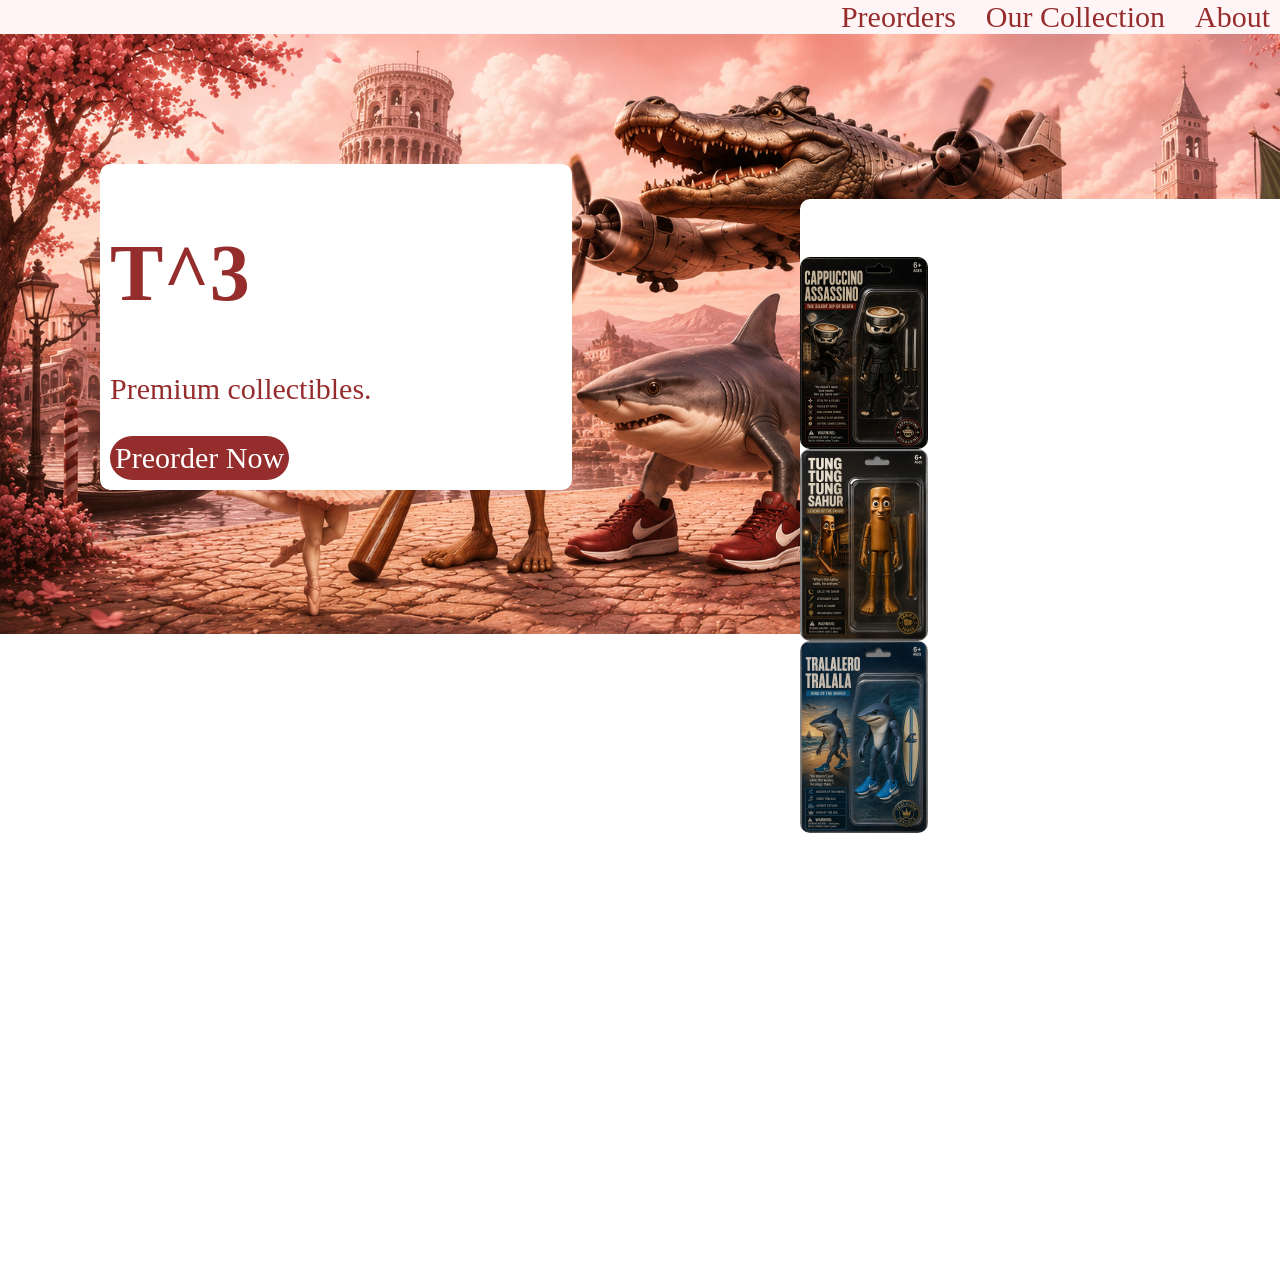
==== index.html @ d1ddf4db "test" ====
<!DOCTYPE html>
<html>
<head>
   <title>Page Title</title>
   <link rel="stylesheet" href="style.css">
</head>
<body>
   <nav>
       <div class="navbuttons">
           <a href="order.html">Preorders</a>
           <a href="collection.html">Our Collection</a>
           <a href="about.html">About</a>
       </div>
   </nav>
   <div class="maincontainer">
    <img src="images/T^3 homepage banner.png">
       <div class="headers">
           <h1>T^3</h1>
            <p>Premium collectibles.</p> 
            <div class="buttonanimation">
            <a href="order.html">Preorder Now</a>
             <div class="arrowanimation">→</div>
           </div>
        </div>
   </div>
      <div class="bestsellers">
         <div class="bestsellersection">
         <div class="bestsellertitle">Bestsellers</div>
         <div class="bestsellercards">
            <a href="brainrot pages/cappuccino.html"><img src="images/cappuccino assassino.png"></a>
            <a href="brainrot pages/tungtung.html"><img src="images/triple t figure card.png"></a>
            <a href="brainrot pages/tralalero.html"><img src="images/tralalero figure card.png"></a>
         </div>
         </div>
      </div>
   <script src="script.js"></script>
</body>
</html>
---- style.css ----
body {
   margin: 0px;
}


nav {
   background-color: #FFF5F6;
}


.navbuttons {
   display: flex;
   justify-content: end;
   gap: 30px;
   margin-right: 10px;
   font-size: x-large;
}

nav a {
   text-decoration: none;
   font-family: 'Bodoni Moda', serif;
   color: rgb(150, 45, 45);
}


/*NAVBAR///////////////NAVBAR///////////////NAVBAR///////////////NAVBAR*/
/*NAVBAR///////////////NAVBAR///////////////NAVBAR///////////////NAVBAR*/
/*MAINBODY///////////////MAINBODY///////////////MAINBODY///////////////MAINBODY*/
/*MAINBODY///////////////MAINBODY///////////////MAINBODY///////////////MAINBODY*/
.maincontainer {
   display: grid;
       grid-template-columns: auto auto;
       grid-template-rows: auto auto;
       background-color: #FFF5F6;
}
.maincontainer img {
    width: 1500px;
}

.headers {
   font-family: 'Bodoni Moda', serif;
   color: rgb(150, 45, 45);
   position: absolute;
   padding: 10px;
   padding-right: 200px;
   background-color: white;
   margin-top: 130px;
   margin-left: 100px;
   font-size: 40px;
   border-radius: 10px;
}

.headers p , a {
   font-size: 30px;
   display: flex;
}

.headers a {
   background-color: rgb(150, 45, 45);
   text-decoration: none;
   color: white;
   padding: 5px;
   border-radius: 30px;
   transition: 0.5s;
}

.headers a:hover {
   background-color: rgb(88, 26, 26);
   transition: 0.5s;
   padding-right: 48px;
   color: white;
}

.buttonanimation {
   display: flex;
   flex-direction: row;
}

.arrowanimation {
   position: absolute;
   visibility: visible;
   transform: translate(180px);
   color: white;
}

.bestsellers {
   background-color: white;
   text-align: center;
   border-radius: 10px;
}

.bestsellertitle {
   color: rgb(150, 45, 45);
   font-family: 'Bodoni Moda', serif;
   font-size: 50px;
   font-weight: bold;
}

.bestsellercards img{
   width: 10%;
   border-radius: 10px;
}

.bestsellersection {
   background-color: white;
   padding-bottom: 10px;
   border-radius: 10px;
   transform: translate(800px, -435px);
}

a img {
   display: block;
}
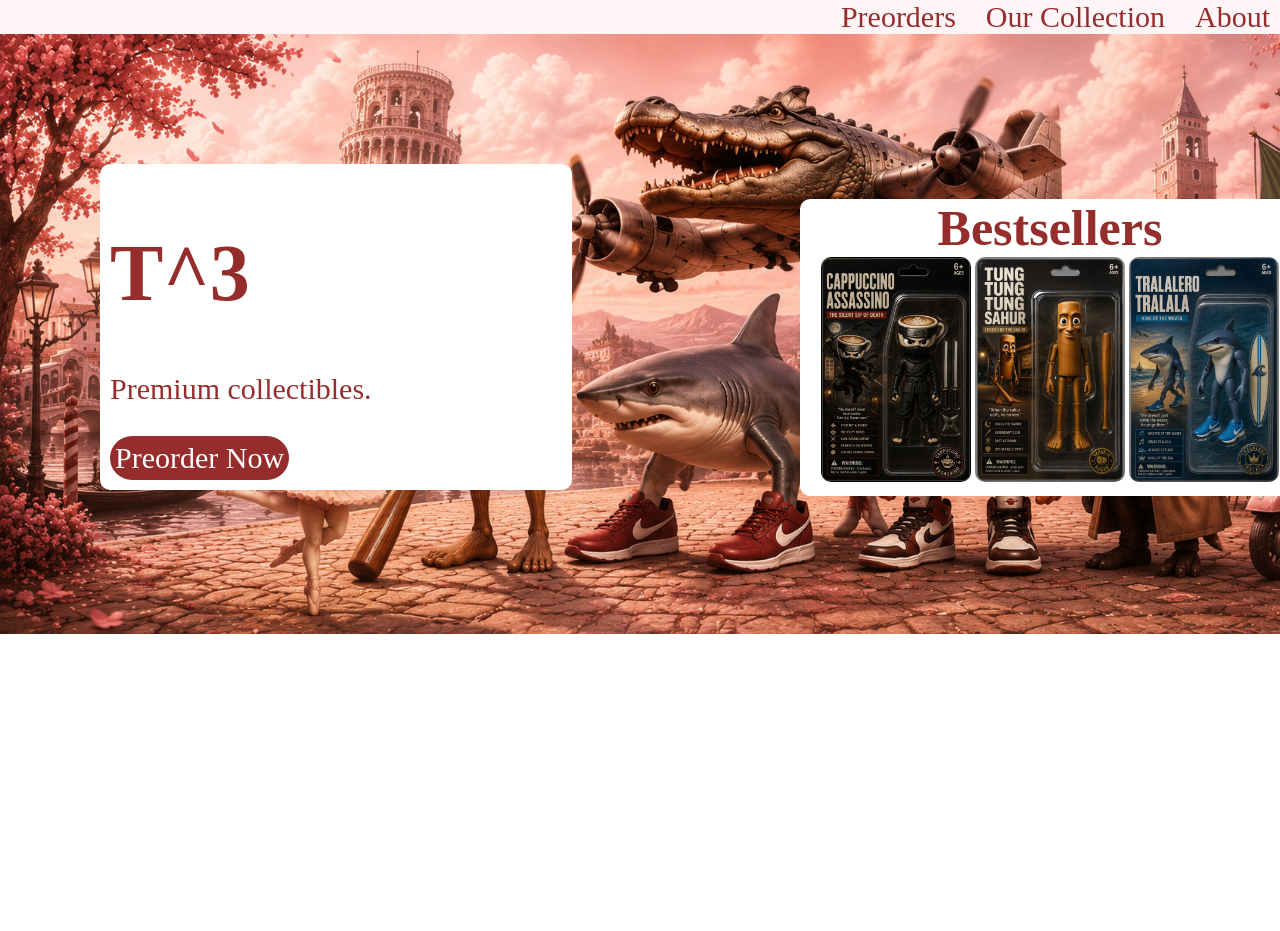
==== commit 493b1776: "finish 1st half home page" ====
--- a/index.html
+++ b/index.html
@@ -27,9 +27,9 @@
          <div class="bestsellersection">
          <div class="bestsellertitle">Bestsellers</div>
          <div class="bestsellercards">
-            <a href="brainrot pages/cappuccino.html"><img src="images/cappuccino assassino.png"></a>
-            <a href="brainrot pages/tungtung.html"><img src="images/triple t figure card.png"></a>
-            <a href="brainrot pages/tralalero.html"><img src="images/tralalero figure card.png"></a>
+         <img src="images/cappuccino assassino.png">
+         <img src="images/triple t figure card.png">
+         <img src="images/tralalero figure card.png">
          </div>
          </div>
       </div>
--- a/style.css
+++ b/style.css
@@ -87,6 +87,8 @@
    background-color: white;
    text-align: center;
    border-radius: 10px;
+   display: grid;
+   grid-template-columns: 500px auto;
 }
 
 .bestsellertitle {
@@ -97,7 +99,7 @@
 }
 
 .bestsellercards img{
-   width: 10%;
+   width: 30%;
    border-radius: 10px;
 }
 
@@ -106,8 +108,4 @@
    padding-bottom: 10px;
    border-radius: 10px;
    transform: translate(800px, -435px);
-}
-
-a img {
-   display: block;
 }
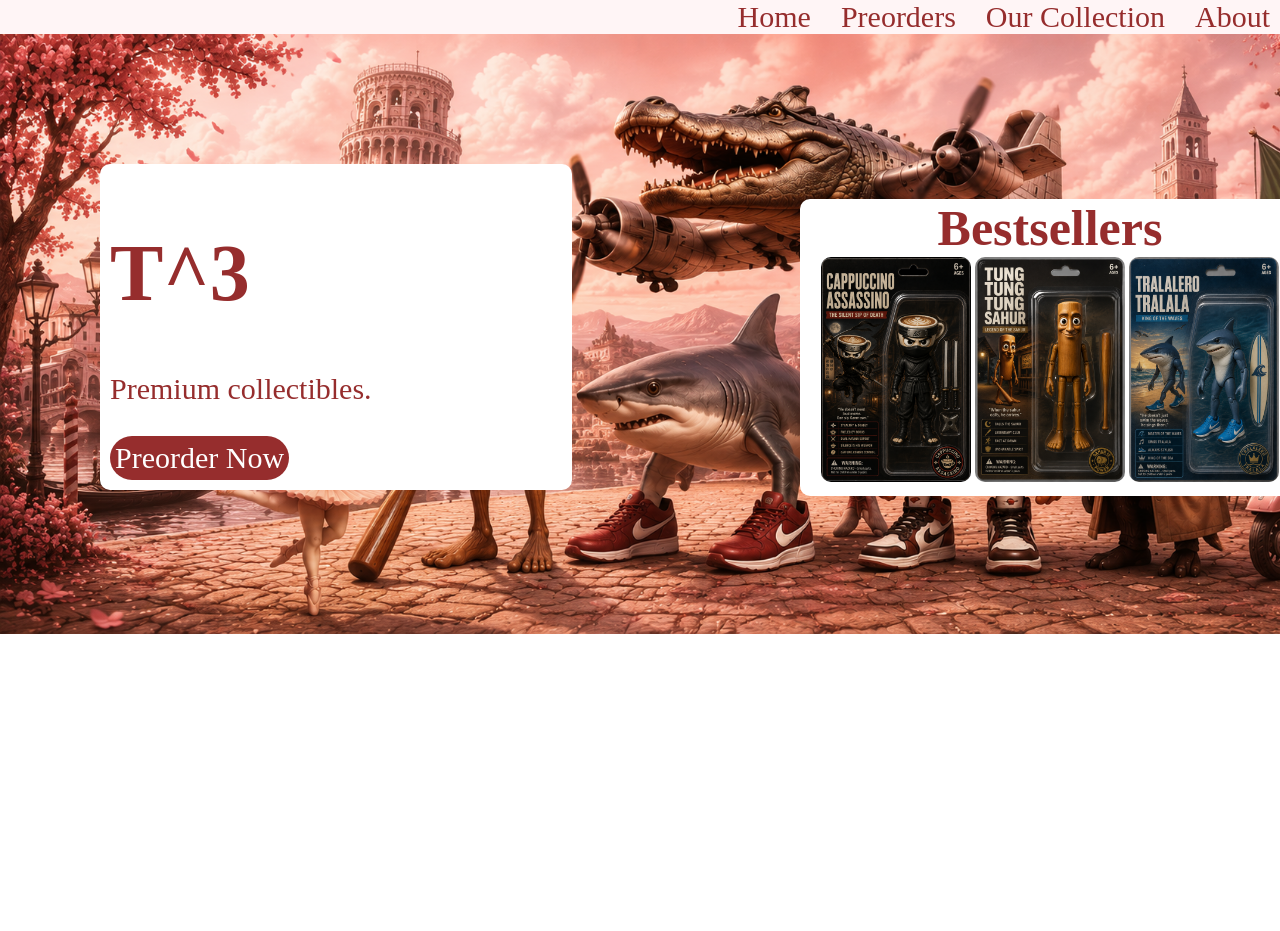
==== commit 35dce841: "did some of the form stuff" ====
--- a/index.html
+++ b/index.html
@@ -7,6 +7,7 @@
 <body>
    <nav>
        <div class="navbuttons">
+            <a href="index.html">Home</a>
            <a href="order.html">Preorders</a>
            <a href="collection.html">Our Collection</a>
            <a href="about.html">About</a>
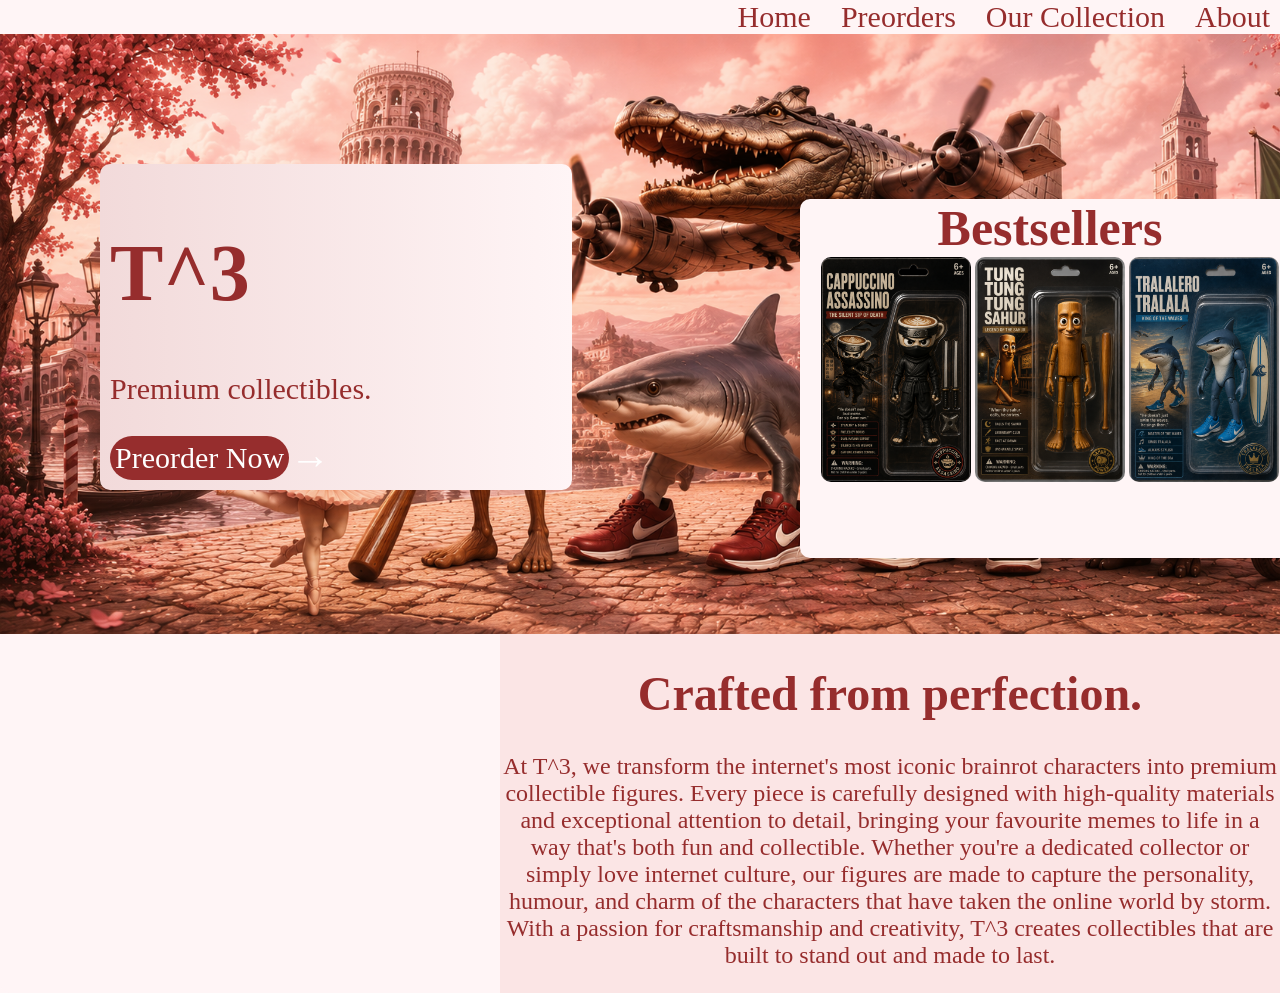
==== commit 60b9f830: "more home page pragraph bit" ====
--- a/index.html
+++ b/index.html
@@ -19,7 +19,7 @@
            <h1>T^3</h1>
             <p>Premium collectibles.</p> 
             <div class="buttonanimation">
-            <a href="order.html">Preorder Now</a>
+            <a href="order.html">Preorder Now </a>
              <div class="arrowanimation">→</div>
            </div>
         </div>
@@ -31,7 +31,12 @@
          <img src="images/cappuccino assassino.png">
          <img src="images/triple t figure card.png">
          <img src="images/tralalero figure card.png">
+         </div>   
          </div>
+         <div class="blurb">
+         <h1>Crafted from perfection.</h1>
+         <p>At T^3, we transform the internet's most iconic brainrot characters into premium collectible figures. Every piece is carefully designed with high-quality materials and exceptional attention to detail, bringing your favourite memes to life in a way that's both fun and collectible. Whether you're a dedicated collector or simply love internet culture, our figures are made to capture the personality, humour, and charm of the characters that have taken the online world by storm. With a passion for craftsmanship and creativity, T^3 creates collectibles that are built to stand out and made to last.
+         </p>
          </div>
       </div>
    <script src="script.js"></script>
--- a/style.css
+++ b/style.css
@@ -1,5 +1,6 @@
 body {
    margin: 0px;
+   background-color: #FFF5F6;
 }
 
 
@@ -43,7 +44,7 @@
    position: absolute;
    padding: 10px;
    padding-right: 200px;
-   background-color: white;
+   background-image: linear-gradient(to right, rgb(242, 218, 218), #fff5f6);
    margin-top: 130px;
    margin-left: 100px;
    font-size: 40px;
@@ -84,7 +85,7 @@
 }
 
 .bestsellers {
-   background-color: white;
+   background-color: #FFF5F6;
    text-align: center;
    border-radius: 10px;
    display: grid;
@@ -104,8 +105,15 @@
 }
 
 .bestsellersection {
-   background-color: white;
+   background-color:#fff5f6;
    padding-bottom: 10px;
    border-radius: 10px;
    transform: translate(800px, -435px);
+}
+
+.blurb {
+   color: rgb(150, 45, 45);
+   font-size: x-large;
+   font-family: 'Bodoni Moda', serif;
+   background-color: #fbe5e5;
 }
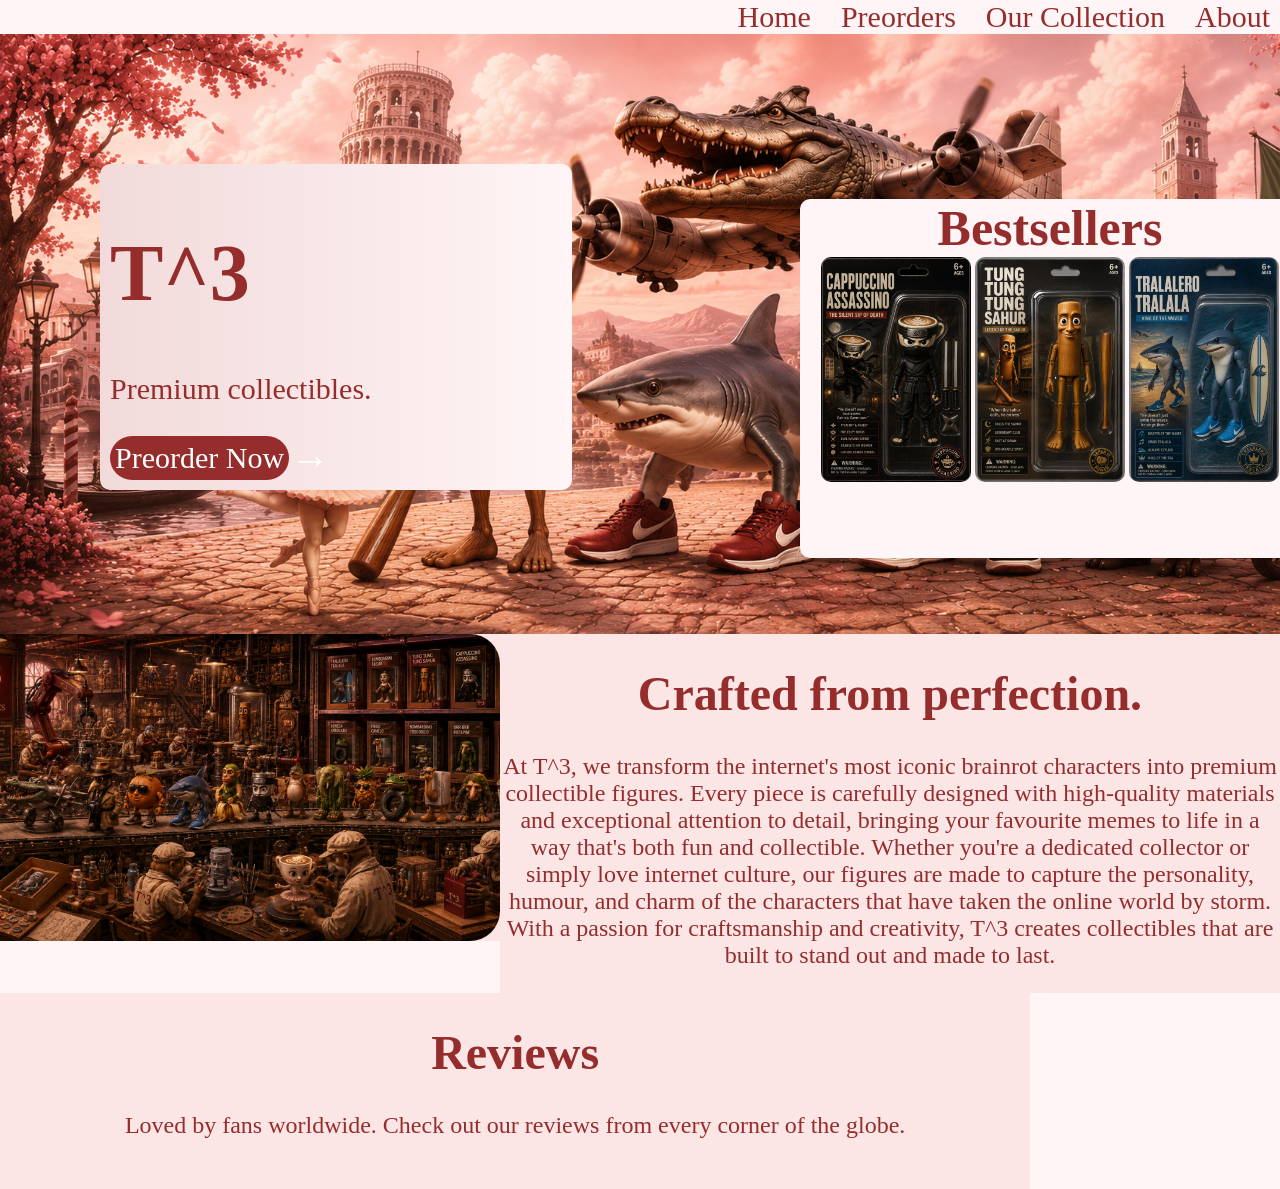
==== commit d2403b9c: "reviews v1" ====
--- a/index.html
+++ b/index.html
@@ -23,7 +23,7 @@
              <div class="arrowanimation">→</div>
            </div>
         </div>
-   </div>
+   </div> 
       <div class="bestsellers">
          <div class="bestsellersection">
          <div class="bestsellertitle">Bestsellers</div>
@@ -38,6 +38,13 @@
          <p>At T^3, we transform the internet's most iconic brainrot characters into premium collectible figures. Every piece is carefully designed with high-quality materials and exceptional attention to detail, bringing your favourite memes to life in a way that's both fun and collectible. Whether you're a dedicated collector or simply love internet culture, our figures are made to capture the personality, humour, and charm of the characters that have taken the online world by storm. With a passion for craftsmanship and creativity, T^3 creates collectibles that are built to stand out and made to last.
          </p>
          </div>
+         <div class="coloursquare"><img src="images/t^3 factory 2.png"></div>
+      </div>
+      <div class="reviewscontainer">
+      <div class="reviews">
+         <h1>Reviews</h1>
+         <p>Loved by fans worldwide. Check out our reviews from every corner of the globe.</p>
+      </div>
       </div>
    <script src="script.js"></script>
 </body>
--- a/style.css
+++ b/style.css
@@ -116,4 +116,37 @@
    font-size: x-large;
    font-family: 'Bodoni Moda', serif;
    background-color: #fbe5e5;
+}
+
+.coloursquare {
+   background-color: #fbe5e5;
+   height: 307.5px;
+   width: 500px;
+   grid-column-start: 1;
+   position: absolute;
+}
+
+.coloursquare img {
+   width: 550px;
+   height: 307.5px;
+   object-fit: cover;
+   border-radius: 30px;
+   margin-left: -50px;
+}
+
+.reviewscontainer {
+   display: grid;
+   grid-template-columns: auto auto;
+}
+
+.reviews {
+   font-size: x-large;
+   color: rgb(150, 45, 45);
+   grid-column: 1;
+   background-color: #fbe5e5;
+   text-align: center;
+}
+
+.reviews p {
+   margin-bottom: 50px;
 }
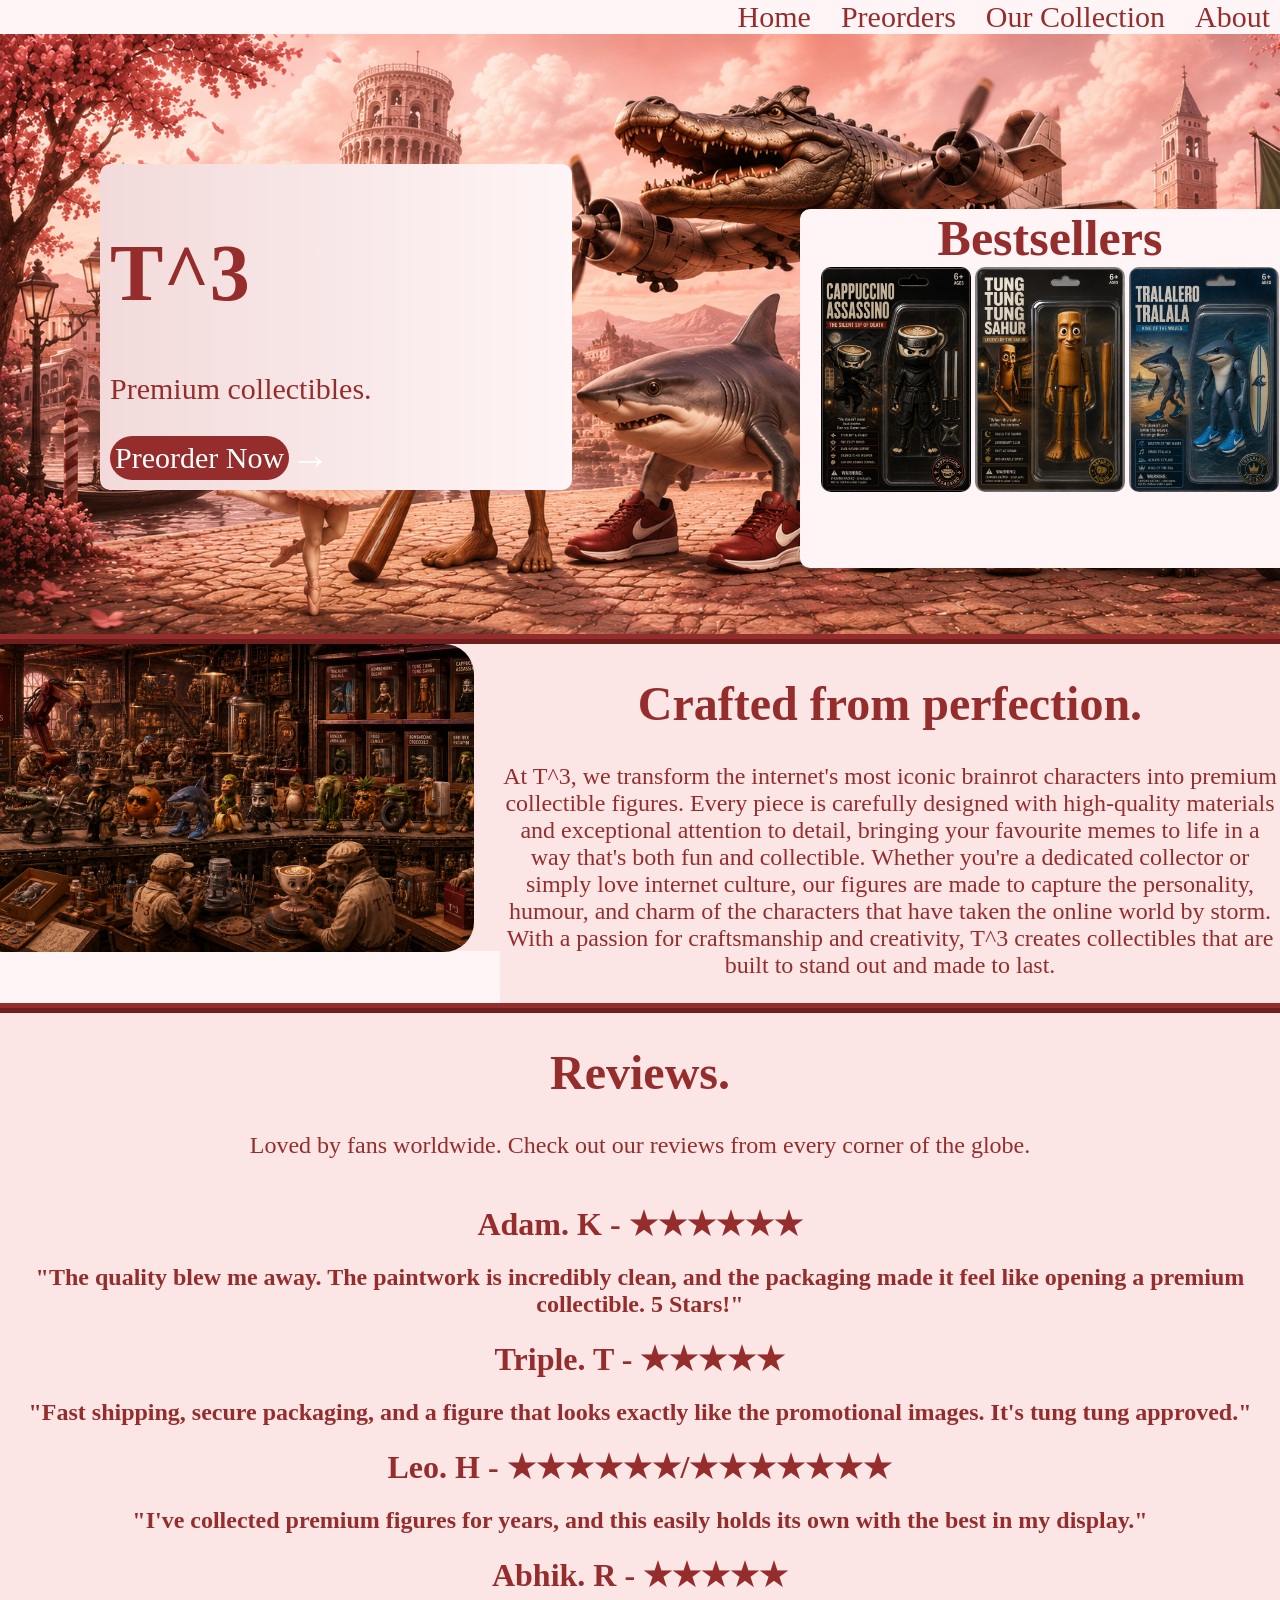
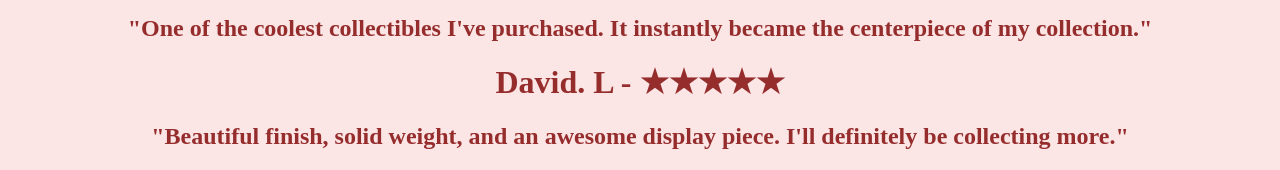
==== commit f1ce5a35: "done home page" ====
--- a/index.html
+++ b/index.html
@@ -24,6 +24,8 @@
            </div>
         </div>
    </div> 
+   <div class="divider"></div>
+   <div class="divider2"></div>
       <div class="bestsellers">
          <div class="bestsellersection">
          <div class="bestsellertitle">Bestsellers</div>
@@ -40,10 +42,38 @@
          </div>
          <div class="coloursquare"><img src="images/t^3 factory 2.png"></div>
       </div>
+         <div class="divider"></div>
+         <div class="divider2"></div>
       <div class="reviewscontainer">
       <div class="reviews">
-         <h1>Reviews</h1>
+         <h1>Reviews.</h1>
          <p>Loved by fans worldwide. Check out our reviews from every corner of the globe.</p>
+      </div>
+      <div class="reviewcards">
+         <div class="adamkwok">
+         <h1>Adam. K - ★★★★★★</h1>
+         <h2>"The quality blew me away. The paintwork is incredibly clean, and the packaging made it feel like opening a premium collectible. 5 Stars!"</h2>
+         </div>
+
+         <div class="tripletung">
+         <h1>Triple. T - ★★★★★</h1>
+         <h2>"Fast shipping, secure packaging, and a figure that looks exactly like the promotional images. It's tung tung approved."</h2>
+         </div>
+
+         <div class="leohyink">
+         <h1>Leo. H - ★★★★★★/★★★★★★★</h1>
+         <h2>"I've collected premium figures for years, and this easily holds its own with the best in my display."</h2>
+         </div>
+
+         <div class="abhik">
+         <h1>Abhik. R - ★★★★★</h1>
+         <h2>"One of the coolest collectibles I've purchased. It instantly became the centerpiece of my collection."</h2>
+         </div>
+
+         <div class="david">
+         <h1>David. L - ★★★★★</h1>
+         <h2>"Beautiful finish, solid weight, and an awesome display piece. I'll definitely be collecting more."</h2>
+         </div>
       </div>
       </div>
    <script src="script.js"></script>
--- a/style.css
+++ b/style.css
@@ -111,6 +111,16 @@
    transform: translate(800px, -435px);
 }
 
+.divider {
+   background-color: rgb(150, 45, 45);
+   height: 5px;
+}
+
+.divider2 {
+   background-color: rgb(111, 30, 30);
+   height: 5px;
+}
+
 .blurb {
    color: rgb(150, 45, 45);
    font-size: x-large;
@@ -127,26 +137,28 @@
 }
 
 .coloursquare img {
-   width: 550px;
-   height: 307.5px;
+   width: 500px;
+   height: 308px;
    object-fit: cover;
+   margin-left: -52px;
    border-radius: 30px;
-   margin-left: -50px;
 }
 
 .reviewscontainer {
    display: grid;
-   grid-template-columns: auto auto;
+   grid-template-columns: auto;
+   background-color: #fbe5e5;
+
 }
 
 .reviews {
    font-size: x-large;
    color: rgb(150, 45, 45);
    grid-column: 1;
-   background-color: #fbe5e5;
    text-align: center;
 }
 
-.reviews p {
-   margin-bottom: 50px;
+.reviewcards {
+   color: rgb(150, 45, 45);
+   text-align: center;
 }
